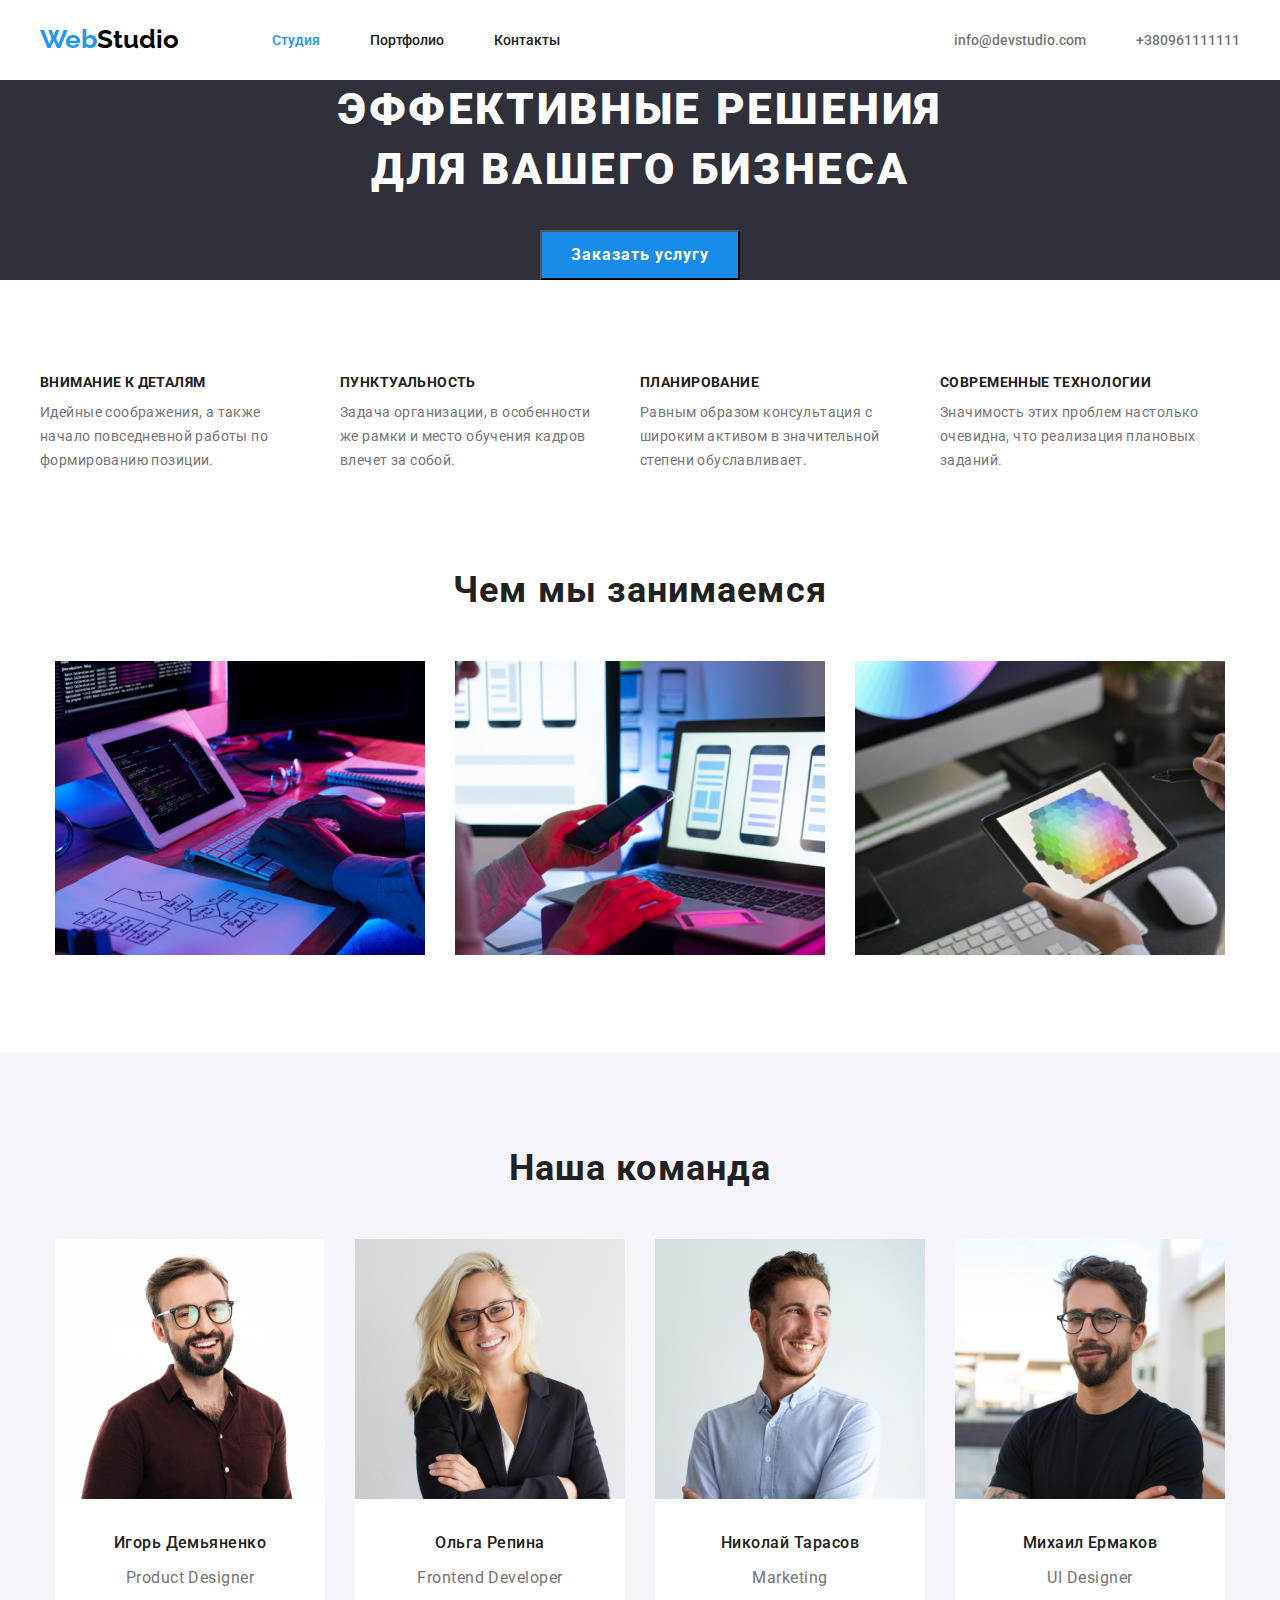
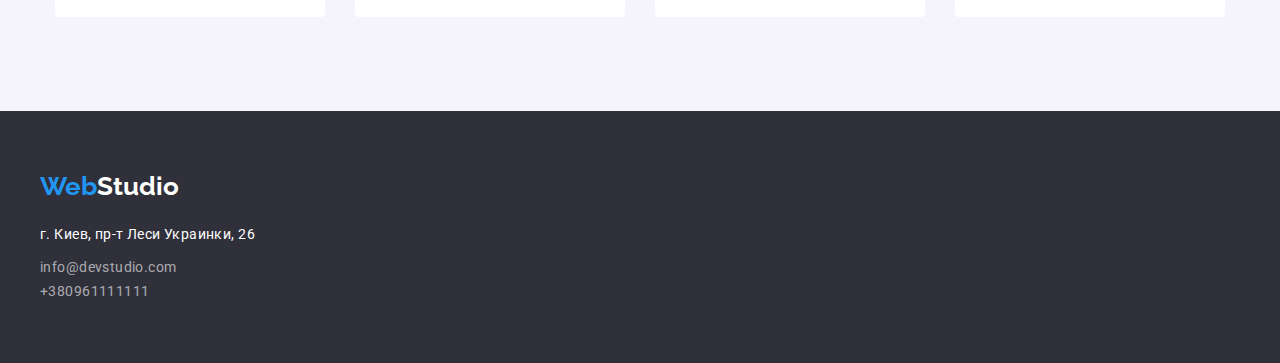
==== index.html @ a410860a "Домашнее задание №3" ====
<!DOCTYPE html>
<html lang="ru">
<head>
    <meta charset="UTF-8">
    <meta http-equiv="X-UA-Compatible" content="IE=edge">
    <meta name="viewport" content="width=device-width, initial-scale=1.0">
    <title>Document</title>
    <link rel="preconnect" href="https://fonts.googleapis.com">
<link rel="preconnect" href="https://fonts.gstatic.com" crossorigin>
<link href="https://fonts.googleapis.com/css2?family=Raleway:wght@700&family=Roboto:wght@400;500;700;900&display=swap" rel="stylesheet">
<link rel="stylesheet" href="https://cdnjs.cloudflare.com/ajax/libs/modern-normalize/1.1.0/modern-normalize.min.css">
    <link rel="stylesheet" href="./css/styles.css">
        </head>
<body>
    <!--Header-->

        <header class="page-header">
        <div class="container">
<nav class="container main-nav">
    <a href="/" class="logo" style='text-decoration: none'> 
        <span class="web">Web</span>Studio
    </a>
    <ul class="site-nav list">
        <li class="item"> <a href="" class="link carrent">Студия</a></li>
        <li class="item"> <a href="./portfolio.html" class="link">Портфолио</a></li>
        <li class="item"> <a href="" class="link">Контакты</a></li>
    </ul>
        <ul class="contact-nav list" style='text-decoration: none'> 
        <li class="item"> <a href="mailto:info@devstudio.com" class="link">info@devstudio.com</a></li>
        <li class="item"> <a href="tel:+380961111111" class="link">+380961111111</a></li>
    </ul>
</nav>
</div>
    </header>

    <main> 
        <section class="hero" style="text-align: center">
                <h1 class="hero-title" >Эффективные решения <br> для вашего бизнеса</h1>
                <button type="button" class="button-link">Заказать услугу</button>
        </section>
        
            <section class="priorities-item">
                <div class="container">
                <ul class="priorities-list-title">
                <li class="priorities-box">
                    <h3 class="priorities-list">Внимание к деталям</h3>
                    <p class="priorities">Идейные соображения, а также начало повседневной работы по формированию позиции.</p>
                </li>
                <li class="priorities-box">
                    <h3 class="priorities-list">Пунктуальность</h3>
                    <p class="priorities">Задача организации, в особенности же рамки и место обучения кадров влечет за собой.</p>
                </li>
                <li class="priorities-box">
                    <h3 class="priorities-list">Планирование</h3>
                    <p class="priorities">Равным образом консультация с широким активом в значительной степени обуславливает.</p>
                </li>
                <li class="priorities-box">
                    <h3 class="priorities-list">Современные технологии</h3>
                    <p class="priorities">Значимость этих проблем настолько очевидна, что реализация плановых заданий.</p>
                </li>
            </ul>
        </section>

        <section class="section">
            <div class="container">
            <h2 class="section-works">Чем мы занимаемся</h2>
            <ul class="section-list">
                <li class="work-item">
                    <img src="./images/img.jpg" alt="Отображения работы на двух устройствах" width=370> 
                </li>
                <li class="work-item">
                    <img src="./images/img1.jpg" alt="Удаленный доступ с мобильного телефона" width=370> 
                </li>
                <li class="work-item">
                    <img src="./images/img2.jpg" alt="Удаленный доступ с планшета" width=370> 
                </li>
            </ul>
        </div>
        </section>

        <section  class="section-command">
            <div class="container">
            <h2 class="command" style="text-align: center">Наша команда</h2>
            <ul class="command-list">
                <li class="command-item">
                    <div class="foto"><img src="./images/foto.jpg" alt="Сотрудник1" width=270 height=260></div>
                    <div>
                    <h3 class="section">Игорь Демьяненко</h3>
                    <p class="section-title">Product Designer</p>
                    </div>
                </li>
                <li class="command-item">
                    <div class="foto"><img src="./images/foto1.jpg" alt="Сотрудник2" width=270 height=260></div>
                    <div>
                    <h3 class="section">Ольга Репина</h3>
                    <p class="section-title">Frontend Developer</p>
                </div> 
                </li>
                <li class="command-item">
                    <div class="foto"><img src="./images/foto2.jpg" alt="Сотрудник3" width=270 height=260></div>
                    <div>
                    <h3 class="section">Николай Тарасов</h3>
                    <p class="section-title">Marketing</p>
                </div>
                </li>
                <li class="command-item">
                    <div class="foto"><img src="./images/foto3.jpg" alt="Сотрудник4" width=270 height=260></div>
                    <div>
                    <h3 class="section">Михаил Ермаков</h3>
                    <p class="section-title">UI Designer</p>
                    </div>
                </li>
            </ul>
        </div>
        </section>
    </main>

    <footer class="footer">
        <div class="container">
        <a href="/" class="logo-item" style='text-decoration: none'>
        <span class="web">Web</span>Studio</a>
        <adress class="adress-live">
            <div class="line">
            г. Киев, пр-т Леси Украинки, 26 <br></div>
            <ul class="contact-list">
                <li> <a href="mailto:info@devstudio.com" class="contact">info@devstudio.com</a></li>
                <li> <a href="tel:+380961111111" class="contact">+380961111111</a></li>
            </ul>
        </adress>
    </div>
    </footer>
</body>
</html>
---- css/styles.css ----
:root {
    --primery-color: #757575;
    --title-color: #E5E5E5;
    --title-text-colors: #212121;
    --accent-color: #2196F3;
    --logo-color: #000000;
    --hero-text-color: #FFFFFF;
    --fon-color: #2F303A;
    --fon-color-button: #f5f4fa;
    --fon-knob: #188ce8; 
}

.body {
    background-color: #E5E5E5;
    color: #757575;
}

body {
font-family: 'Roboto', sans-serif;
}

.list {
    padding: 0;
    margin: 0;
    list-style: none;
}
/* цвет основного текста #212121*/
/* цвет вторичного текста #757575*/
/* белый #FFFFFF */
/* акцент #2196F3*/
/* вторичный цвет фона #2F303A*/

.container {
    margin-left: auto;
    margin-right: auto;
    width: 1200px;
}

/* Header */

.main-nav {
    display: flex;
    }

.logo {
    display: flex;
    padding-top: 24px;
    padding-bottom: 25px;
    font-style: normal;
    font-weight: bold;
    font-size: 26px;
    line-height: 31px;
    color: var(--logo-color);
}

.logo {
    font-family: 'Raleway', sans-serif;
      }
    
.logo:hover  {
    color: var(--accent-color);
    }

    .page-header {
    background-color: var(--hero-text-color);
    }

    .web {
        color: var(--accent-color);
      }

    /* site-nav */

.site-nav .link {
display: block;
padding-top: 32px;
padding-bottom: 32px;
font-style: normal;
font-weight: 500;
font-size: 14px;
line-height: 16px;
color: var(--title-text-colors);
}

.contact-nav .link {
font-style: normal;
font-weight: 500;
font-size: 14px;
line-height: 16px;
    color: var(--primery-color);
    }

.site-nav .link:hover,  
.site-nav .link:focus {
    color: var(--accent-color);
 }

 .site-nav .link.carrent {
    color: var(--accent-color);
     }

.site-nav {
    display: flex;
    margin-top: 0;
    margin-left: 93px;
    }

.site-nav .item {
    margin-right: 50px;
    }

.site-nav .item:not(:last-child) {
    margin-right: 50px;
}

.site-nav .link.carrent {
    color: var(--accent-color);
 }


 /* Contact */

 .contact-nav {
padding-top: 32px;
padding-bottom: 32px;
font-style: normal;
font-weight: 500;
font-size: 14px;
line-height: 16px;
 }

.contact-nav .link:hover,
.contact-nav .link:focus {
    color: var(--accent-color);
}

.link {
    text-decoration: none
}

.contact-nav .item + .item {
    margin-left: 50px;
}

.contact-nav {
    display: flex;
    margin-top: 0; 
    margin-left: auto;
    align-self: flex-end;
}

 /* Hero */

.element-style {
text-align: center;
}

.hero-title {
    margin-top: 0;
    margin-bottom: 30px;
    font-style: normal;
    font-weight: 900;
    font-size: 44px;
    line-height: 1.36;
    letter-spacing: 0.06em;
    text-transform: uppercase;
    color: var(--hero-text-color);
}

.hero {
    background-color: var(--fon-color);
    margin-bottom: 94px;
     }
 
/* Button */

.button-link {
    font-style: normal;
    font-weight: bold;
    font-size: 16px;
    line-height: 30px;
    letter-spacing: 0.06em;
    width: 200px;
    height: 50px;
    left: 700px;
    top: 430px;
    cursor: pointer;
}
.button-link {
    background-color: var(--fon-knob);
    color: var(--hero-text-color);
     }
.button-link:hover,
.button-link:focus {
 background-color: var(--accent-color);
 color: var(--hero-text-color);
    }

    /* Container */
    
/* Section priorities*/

.priorities-list {
    list-style: none;
}

.priorities-list {
margin-bottom: 10px;
margin-top: 0;
font-style: normal;
font-weight: bold;
font-size: 14px;
line-height: 16px;
letter-spacing: 0.03em;
text-transform: uppercase;
color: var(--title-text-colors);
}

.priorities {
margin-top: 0;
margin-bottom: 0;
font-style: normal;
font-weight: normal;
font-size: 14px;
line-height: 24px;
letter-spacing: 0.03em;
color: var(--primery-color);
}

.priorities-list .item {
    background-color: var(--title-color);
    }

.priorities-list-title {
    list-style: none;
    text-transform: none;
}  

.priorities-list-title {
    margin-top: 0;
    margin-bottom: 0;
    padding-left: 0;
    display: flex;
     }

.priorities-box {
    width: 270px;
    height: 101px;
    }

.priorities-box:not(:last-child) {
    margin-right: 30px;
}

/* Works */

.section-works {
padding-top: 94px;
margin-bottom: 50px;
margin-top: 0;
font-style: normal;
font-weight: bold;
font-size: 36px;
line-height: 42px;
text-align: center;
letter-spacing: 0.03em;
color: var(--title-text-colors);
}

.section-list {
    margin-top: 0;
    margin-bottom: 0;
    padding-left: 15px;
    padding-right: 15px;
    display: flex;
    list-style: none;
    padding-bottom: 94px;
    }   

.work-item:not(:last-child) {
margin-right: 30px;
}

/* Command */

.command { 
padding-top: 94px;
margin-top: 0;
margin-bottom: 50px;
font-style: normal;
font-weight: bold;
font-size: 36px;
line-height: 42px;
letter-spacing: 0.03em;
color: var(--title-text-colors);
    }

.command-item {
    border-radius: 0px 0px 4px 4px;
    background-color: var(--hero-text-color);
}

.command-item:not(:last-child) {
margin-right: 30px;
}

.foto {
    margin-bottom: 30px;
    }

.section {
margin-top: 0;
text-align: center;
font-style: normal;
font-weight: 500;
font-size: 16px;
line-height: 19px;
letter-spacing: 0.03em;
 color: var(--title-text-colors);
    }

.section-title {
font-style: normal;
font-weight: normal;
margin-top: 0;
text-align: center;
margin-bottom: 30px;
font-size: 16px;
line-height: 19px;
letter-spacing: 0.03em;
color: var(--primery-color);
}    

.section-command {
    background-color: var(--fon-color-button);
}

.command-list {
    margin-bottom: 0;
    margin-top: 0;
    padding-left: 15px;
    padding-right: 15px;
    display: flex;
    list-style: none;
    padding-bottom: 94px;
    
     }

/* Footer */

.logo-item {
    display: inline-block;
    margin-bottom: 20px;
    padding-top: 60px;
    font-style: normal;
    font-weight: bold;
    font-size: 26px;
    line-height: 31px;
  color: var(--hero-text-color);
  }

  .logo-item {
    font-family: 'Raleway', sans-serif;
      }
  
    .web {
        color: var(--accent-color);
      }

         /* Adress */

    .line {
    margin-bottom: 9px;
    font-style: normal;
    font-weight: normal;
    font-size: 14px;
    line-height: 24px;
    letter-spacing: 0.03em;
    color: var(--hero-text-color);
      }

    .contact {
    font-style: normal;
    font-weight: normal;
    font-size: 14px;
    line-height: 24px;
    letter-spacing: 0.03em;
    color: rgba(255, 255, 255, 0.6);
     }

     .footer {
         background-color: var(--fon-color);
             }
    .contact {
        text-decoration: none;
            }

    .contact-list {
        list-style-type: none;
    }

    .contact-list {
        display: inline-block;
        margin-top: 0;
        margin-bottom: 60px;
        padding-left: 0;
       }
    
     /* Portfolio */
 
    /* Filter-Button */

.filter-button {
   display: inline-block;
   border-radius: 4px;
   padding: 6px 22px;
   text-align: center;
   margin-right: 8px;
   }

.filter {
    display: flex;
    justify-content: center;
    padding-top: 100px;
    padding-bottom: 50px;
    margin-left: 0;
    margin-top: 0;
    margin-bottom: 0;
    }

.filter {
    list-style: none;
}

.filter .current {
    color: var(--hero-text-color);
    background-color: var(--accent-color);
    border: 1px solid var(--accent-color);
     }   

.filter-button-list {
    color: var(--title-text-colors);
    font-style: normal;
    font-weight: 500;
    font-size: 14px;
    line-height: 16px;
    letter-spacing: 0.02em;
     }

.filter-button {
    background-color: var(--fon-color-button);
    border: 1px solid var(--accent-color);
}

 .filter .filter-button:hover,
.filter .filter-button :focus {
    background-color: var(--accent-color);
    color: var(--hero-text-color);
    }

.content-list {
    list-style: none;
    } 
    
    /* Work */

.heading {
font-style: normal;
font-weight: bold;
font-size: 18px;
line-height: 36px;
letter-spacing: 0.06em;
color: var(--title-text-colors);
}

.coment {
font-style: normal;
font-weight: normal;
font-size: 16px;
line-height: 30px;
letter-spacing: 0.03em;
color: var(--primery-color);
}

/* Flex-container */

.content {
    width: 1200px;
    display: flex;
    flex-wrap: wrap;
    padding-left: 0;
    padding-right: 0;
    margin-top: 0;
    margin-left: auto;
    margin-right: auto;
    }

.portfolio {
    padding-bottom: 94px;
}

.content-list {
    display: flex;
    flex-wrap: wrap;
    }

.cards {
    width: 370px;
    margin-right: 30px;
    margin-bottom: 30px;
}

.flex-element:nth-child(3n) {
    margin-right: 0;
}

.flex-element:nth-last-child(-n + 3) {
    margin-bottom: 0;
}
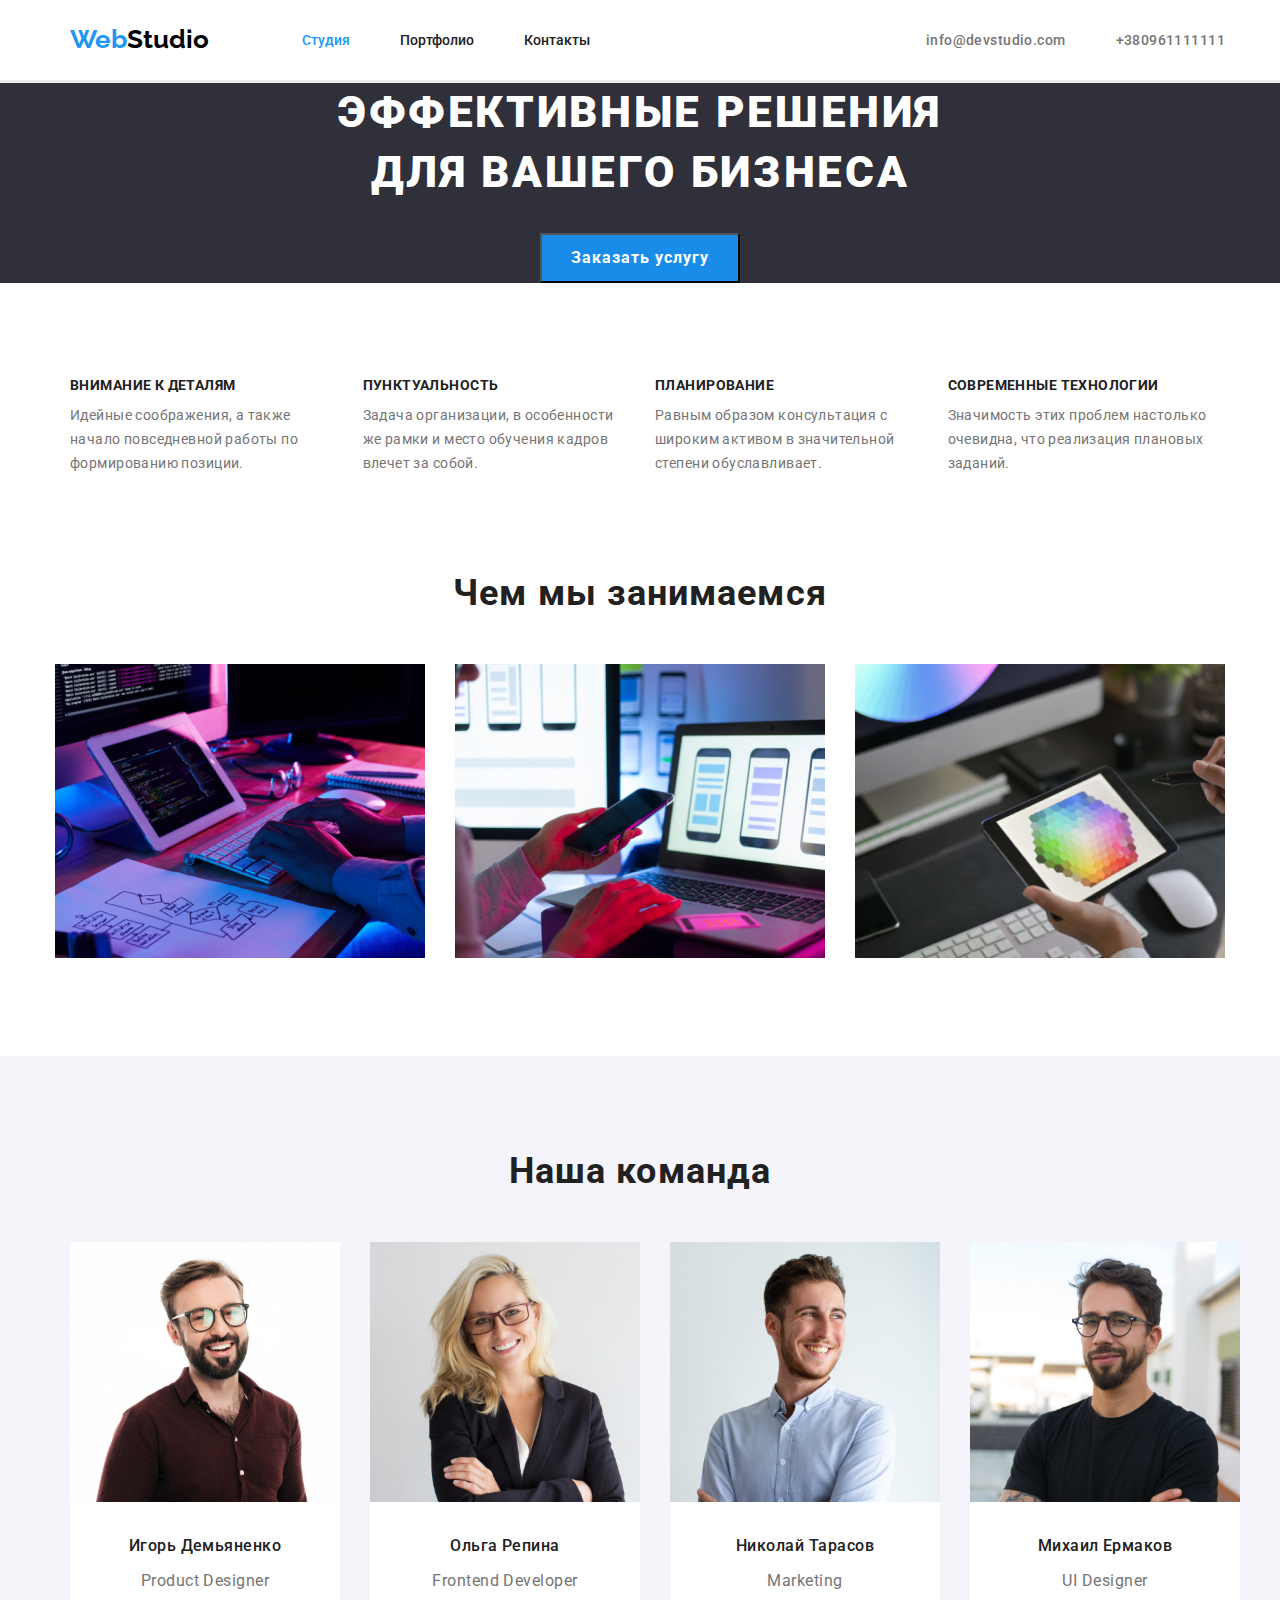
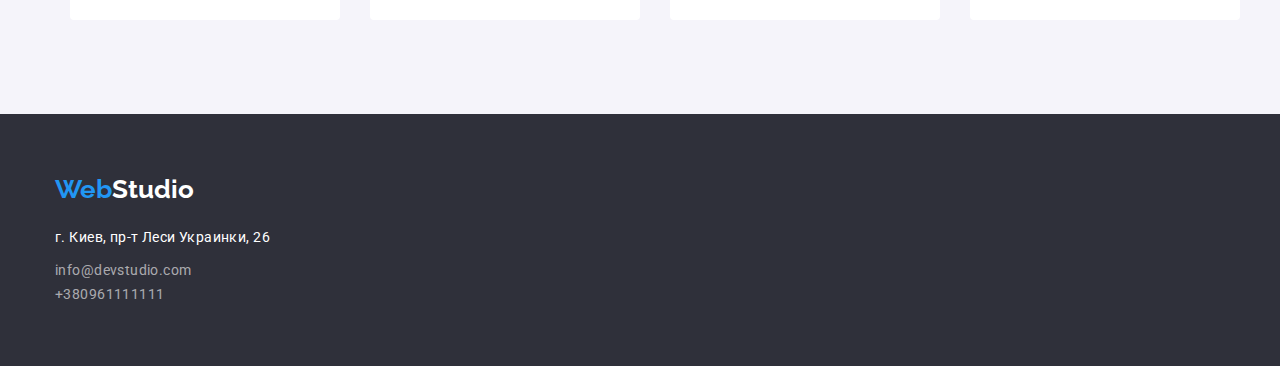
==== commit e0663095: "Исправления ошибок ДЗ №3" ====
--- a/index.html
+++ b/index.html
@@ -25,18 +25,22 @@
         <li class="item"> <a href="./portfolio.html" class="link">Портфолио</a></li>
         <li class="item"> <a href="" class="link">Контакты</a></li>
     </ul>
+</nav>
+    <div class="contact">
         <ul class="contact-nav list" style='text-decoration: none'> 
         <li class="item"> <a href="mailto:info@devstudio.com" class="link">info@devstudio.com</a></li>
         <li class="item"> <a href="tel:+380961111111" class="link">+380961111111</a></li>
-    </ul>
-</nav>
+        </ul>
+    </div>
 </div>
     </header>
 
     <main> 
         <section class="hero" style="text-align: center">
+            <div class="container">
                 <h1 class="hero-title" >Эффективные решения <br> для вашего бизнеса</h1>
                 <button type="button" class="button-link">Заказать услугу</button>
+            </div>
         </section>
         
             <section class="priorities-item">
--- a/css/styles.css
+++ b/css/styles.css
@@ -34,11 +34,21 @@
     margin-left: auto;
     margin-right: auto;
     width: 1200px;
+    padding-left: 15px;
+    padding-right: 15px;
 }
 
 /* Header */
 
-.main-nav {
+.page-header .container {
+    display: flex;
+}
+
+.page-header {
+    border-bottom: solid #ECECEC;
+    }
+
+.container .main-nav {
     display: flex;
     }
 
@@ -72,7 +82,7 @@
     /* site-nav */
 
 .site-nav .link {
-display: block;
+display: flex;
 padding-top: 32px;
 padding-bottom: 32px;
 font-style: normal;
@@ -83,11 +93,12 @@
 }
 
 .contact-nav .link {
+display: flex;
 font-style: normal;
 font-weight: 500;
 font-size: 14px;
 line-height: 16px;
-    color: var(--primery-color);
+color: var(--primery-color);
     }
 
 .site-nav .link:hover,  
@@ -105,6 +116,10 @@
     margin-left: 93px;
     }
 
+.site-nav .item:last-child {
+    margin-right: 0;
+}
+
 .site-nav .item {
     margin-right: 50px;
     }
@@ -120,14 +135,16 @@
 
  /* Contact */
 
- .contact-nav {
-padding-top: 32px;
-padding-bottom: 32px;
+.contact-nav {
+align-items: center;
 font-style: normal;
 font-weight: 500;
 font-size: 14px;
 line-height: 16px;
- }
+display: flex;
+margin-top: 0; 
+margin-left: auto;
+}
 
 .contact-nav .link:hover,
 .contact-nav .link:focus {
@@ -140,13 +157,12 @@
 
 .contact-nav .item + .item {
     margin-left: 50px;
-}
-
-.contact-nav {
-    display: flex;
-    margin-top: 0; 
+    }
+
+.contact {
+    display: flex;
     margin-left: auto;
-    align-self: flex-end;
+    align-items: center;
 }
 
  /* Hero */
@@ -169,8 +185,7 @@
 
 .hero {
     background-color: var(--fon-color);
-    margin-bottom: 94px;
-     }
+    }
  
 /* Button */
 
@@ -239,9 +254,15 @@
 .priorities-list-title {
     margin-top: 0;
     margin-bottom: 0;
-    padding-left: 0;
+    padding-left: 15px;
+    padding-right: 15px;
     display: flex;
      }
+
+.priorities-item {
+    padding-top: 94px;
+    padding-bottom: 94px;
+}    
 
 .priorities-box {
     width: 270px;
@@ -255,7 +276,6 @@
 /* Works */
 
 .section-works {
-padding-top: 94px;
 margin-bottom: 50px;
 margin-top: 0;
 font-style: normal;
@@ -270,12 +290,15 @@
 .section-list {
     margin-top: 0;
     margin-bottom: 0;
-    padding-left: 15px;
-    padding-right: 15px;
+    padding-left: 0;
+    padding-right: 0;
     display: flex;
     list-style: none;
     padding-bottom: 94px;
-    }   
+    }
+.work-item {
+    display: block;
+}   
 
 .work-item:not(:last-child) {
 margin-right: 30px;
@@ -283,8 +306,12 @@
 
 /* Command */
 
+.section-command {
+    padding-top: 94px;
+    padding-bottom: 94px;
+}
+
 .command { 
-padding-top: 94px;
 margin-top: 0;
 margin-bottom: 50px;
 font-style: normal;
@@ -342,9 +369,7 @@
     padding-right: 15px;
     display: flex;
     list-style: none;
-    padding-bottom: 94px;
-    
-     }
+    }
 
 /* Footer */
 
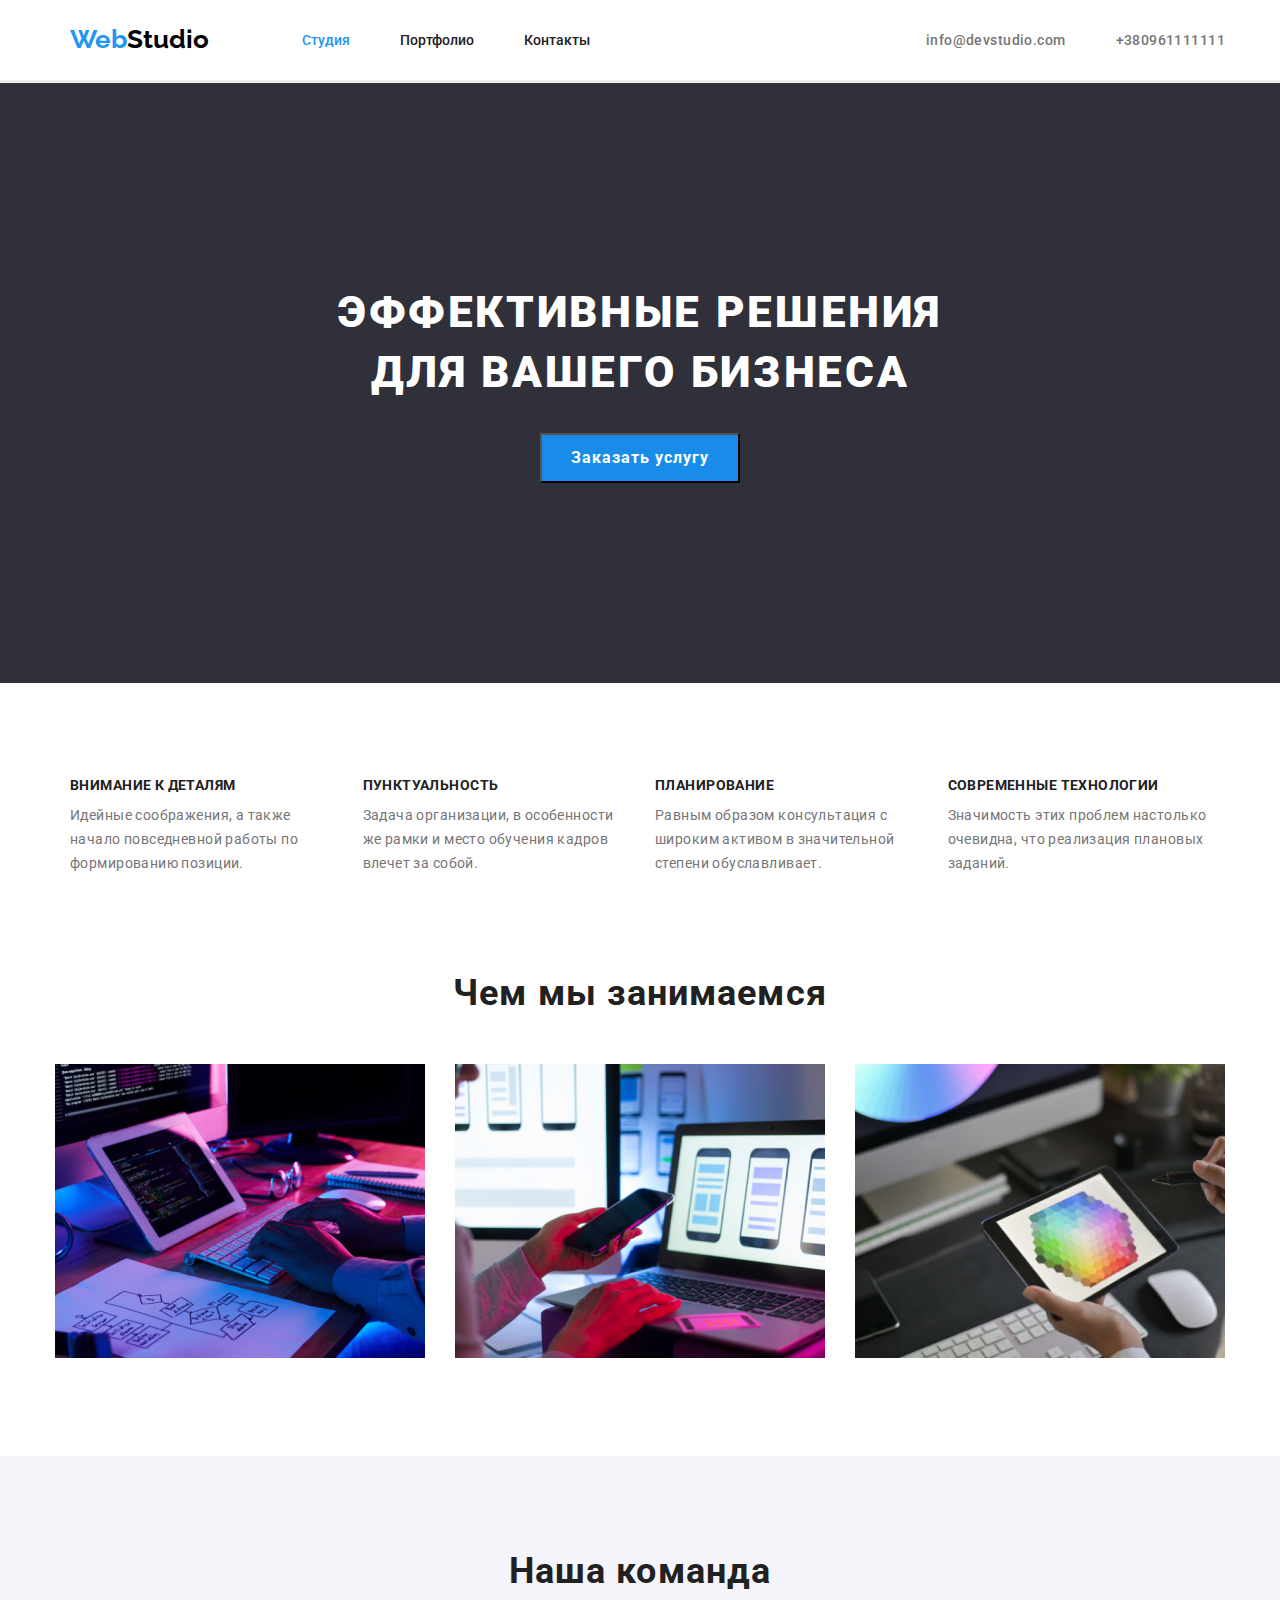
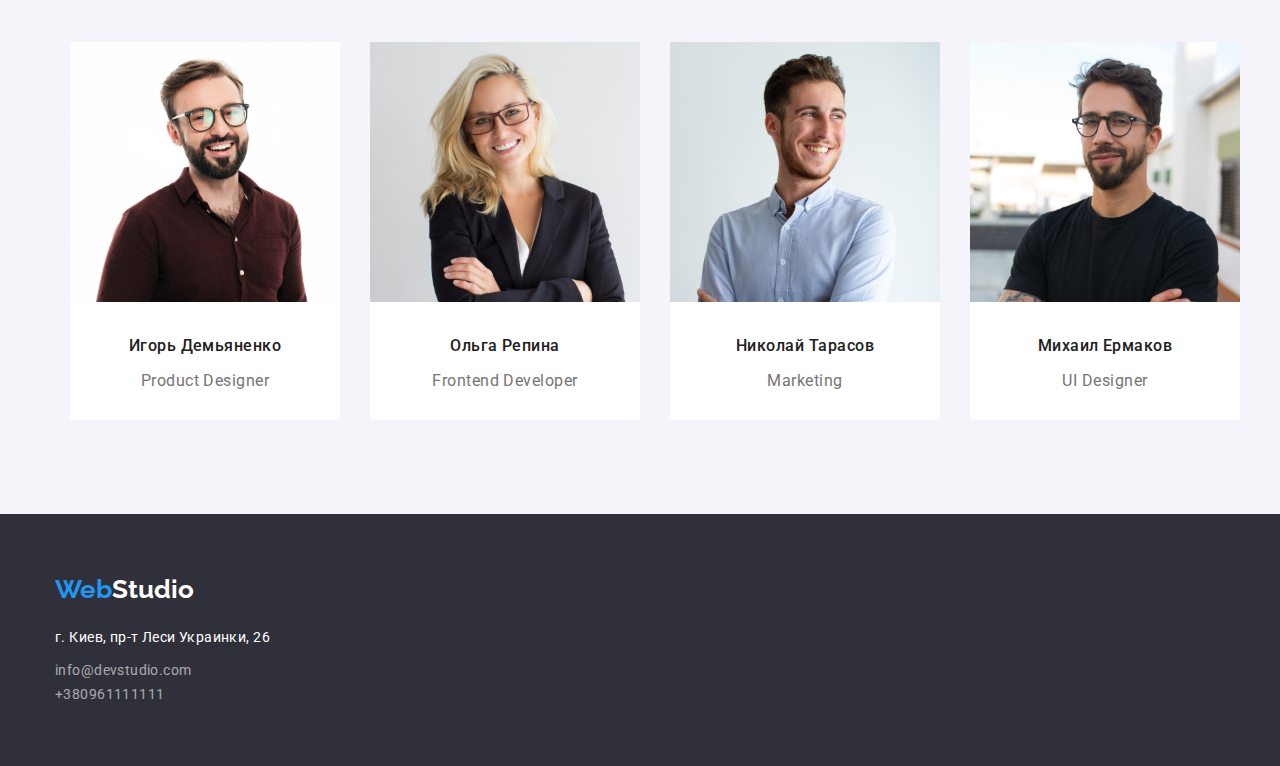
==== commit 56c5e740: "Правка ДЗ №3" ====
--- a/index.html
+++ b/index.html
@@ -65,7 +65,7 @@
             </ul>
         </section>
 
-        <section class="section">
+        <section class="section-work">
             <div class="container">
             <h2 class="section-works">Чем мы занимаемся</h2>
             <ul class="section-list">
--- a/css/styles.css
+++ b/css/styles.css
@@ -167,6 +167,11 @@
 
  /* Hero */
 
+.hero {
+    padding-top: 200px;
+    padding-bottom: 200px;
+}
+
 .element-style {
 text-align: center;
 }
@@ -275,6 +280,10 @@
 
 /* Works */
 
+.section-work {
+    padding-bottom: 94px;
+}
+
 .section-works {
 margin-bottom: 50px;
 margin-top: 0;
@@ -294,7 +303,7 @@
     padding-right: 0;
     display: flex;
     list-style: none;
-    padding-bottom: 94px;
+    
     }
 .work-item {
     display: block;
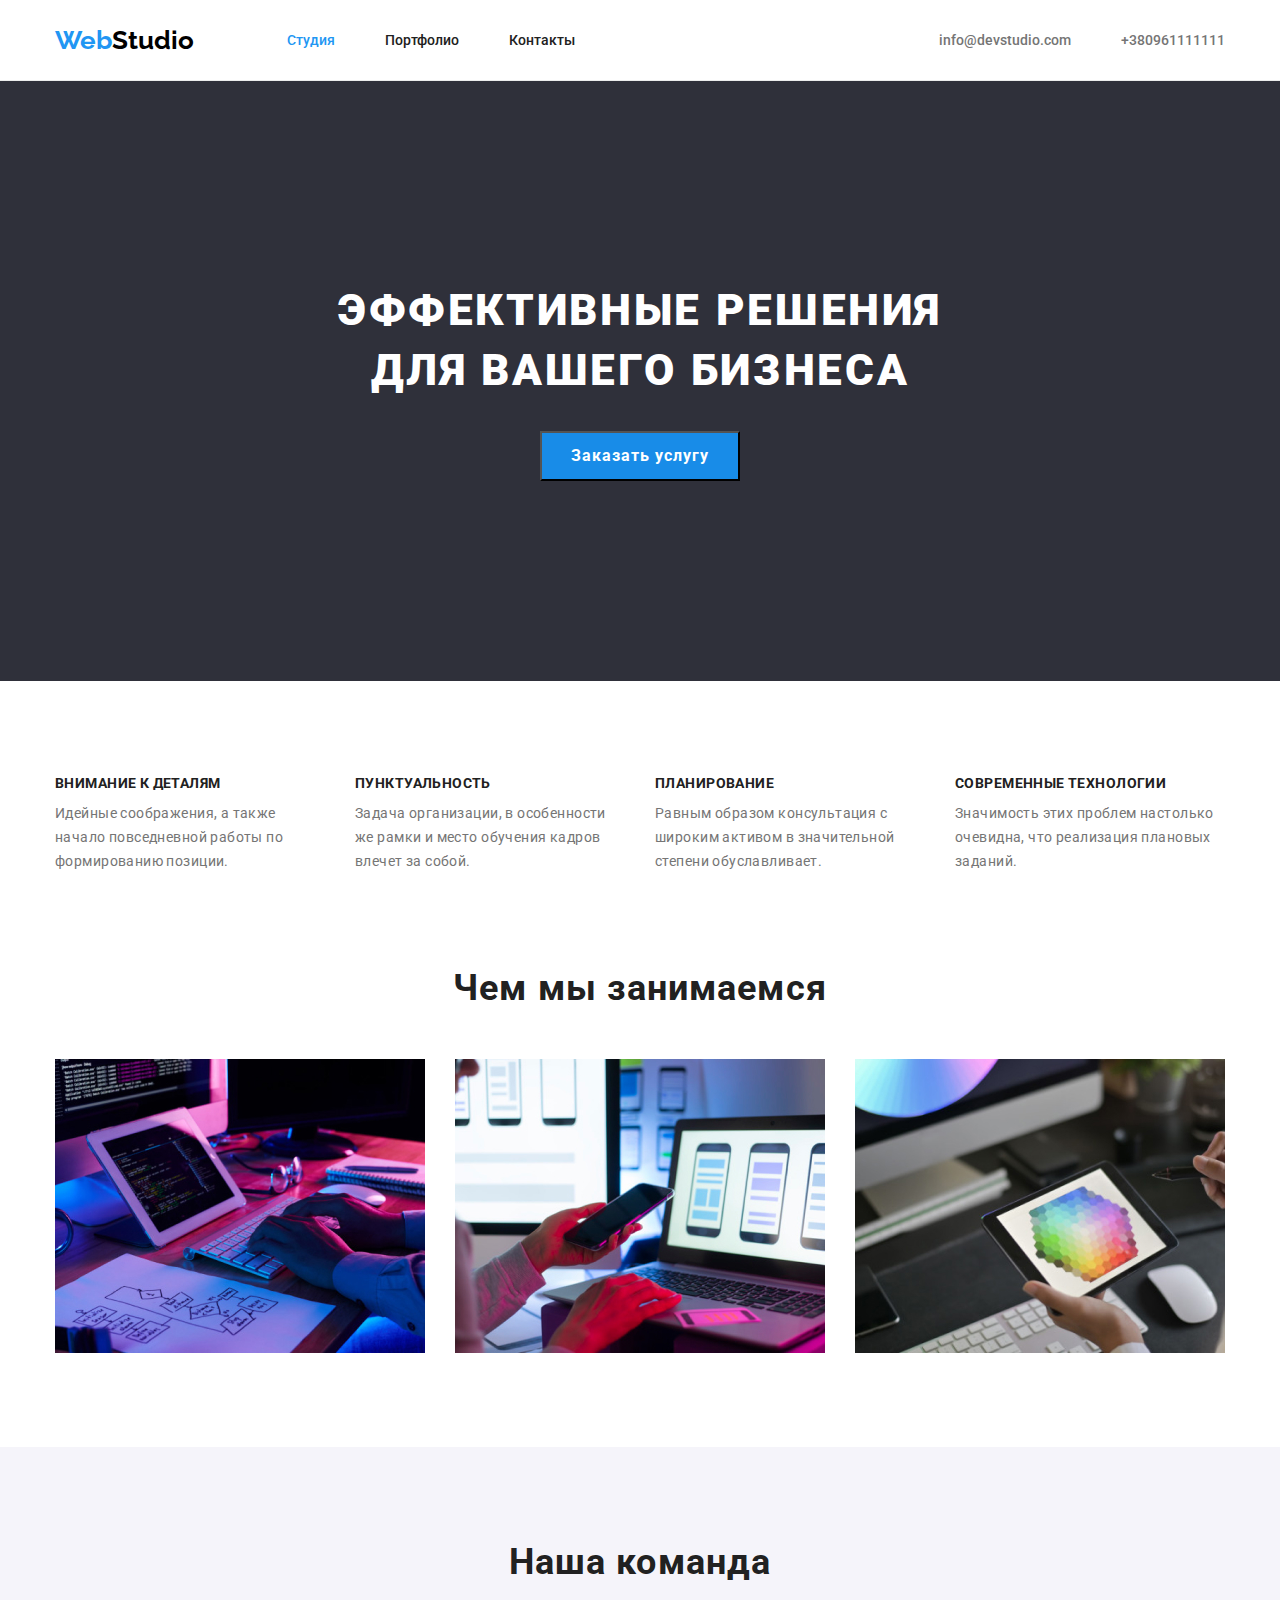
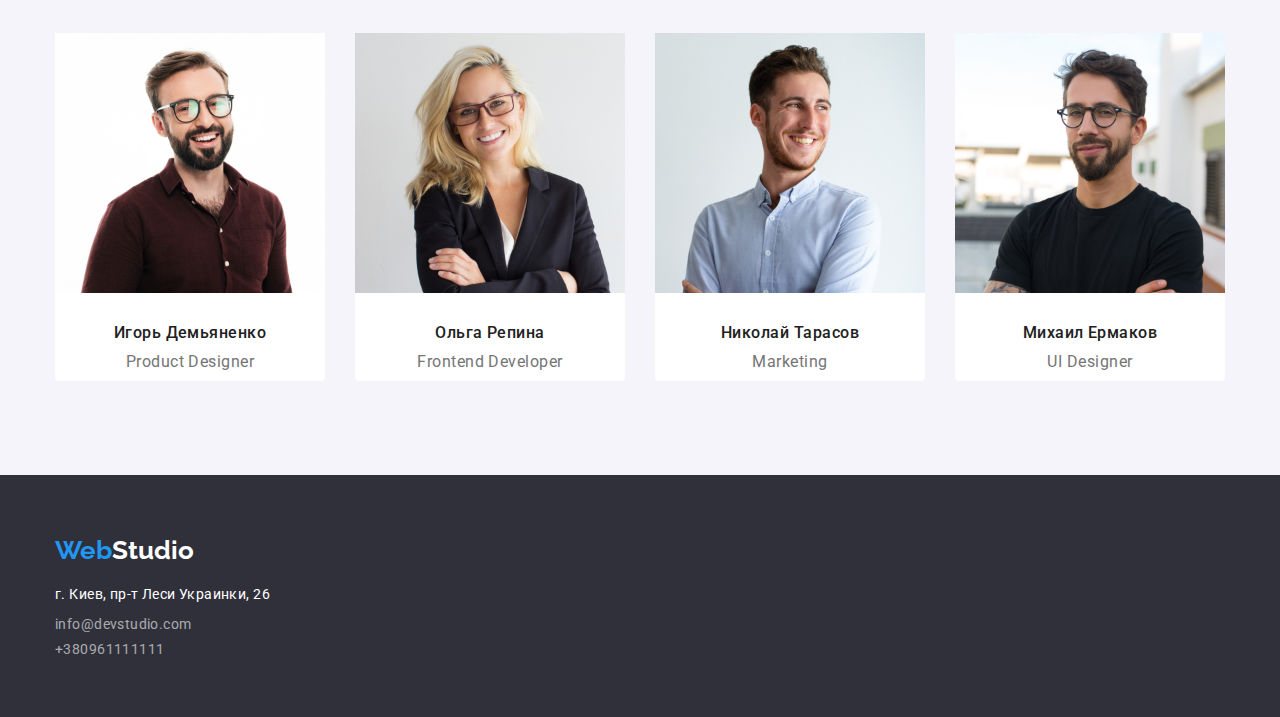
==== commit 9432aabd: "Правки ДЗ №3" ====
--- a/index.html
+++ b/index.html
@@ -16,7 +16,7 @@
 
         <header class="page-header">
         <div class="container">
-<nav class="container main-nav">
+        <nav class="main-nav">
     <a href="/" class="logo" style='text-decoration: none'> 
         <span class="web">Web</span>Studio
     </a>
@@ -26,13 +26,11 @@
         <li class="item"> <a href="" class="link">Контакты</a></li>
     </ul>
 </nav>
-    <div class="contact">
         <ul class="contact-nav list" style='text-decoration: none'> 
         <li class="item"> <a href="mailto:info@devstudio.com" class="link">info@devstudio.com</a></li>
         <li class="item"> <a href="tel:+380961111111" class="link">+380961111111</a></li>
         </ul>
     </div>
-</div>
     </header>
 
     <main> 
@@ -87,31 +85,32 @@
             <h2 class="command" style="text-align: center">Наша команда</h2>
             <ul class="command-list">
                 <li class="command-item">
-                    <div class="foto"><img src="./images/foto.jpg" alt="Сотрудник1" width=270 height=260></div>
-                    <div>
+                    <img src="./images/foto.jpg" alt="Сотрудник1" width=270 height=260>
+                    <div class="staff">
                     <h3 class="section">Игорь Демьяненко</h3>
                     <p class="section-title">Product Designer</p>
                     </div>
                 </li>
                 <li class="command-item">
-                    <div class="foto"><img src="./images/foto1.jpg" alt="Сотрудник2" width=270 height=260></div>
-                    <div>
+                    <img src="./images/foto1.jpg" alt="Сотрудник2" width=270 height=260>
+                    <div class="staff">
                     <h3 class="section">Ольга Репина</h3>
                     <p class="section-title">Frontend Developer</p>
                 </div> 
                 </li>
                 <li class="command-item">
-                    <div class="foto"><img src="./images/foto2.jpg" alt="Сотрудник3" width=270 height=260></div>
-                    <div>
+                    <img src="./images/foto2.jpg" alt="Сотрудник3" width=270 height=260>
+                    <div class="staff">
                     <h3 class="section">Николай Тарасов</h3>
                     <p class="section-title">Marketing</p>
                 </div>
                 </li>
                 <li class="command-item">
-                    <div class="foto"><img src="./images/foto3.jpg" alt="Сотрудник4" width=270 height=260></div>
-                    <div>
+                    <img src="./images/foto3.jpg" alt="Сотрудник4" width=270 height=260>
+                    <div class="staff">
                     <h3 class="section">Михаил Ермаков</h3>
                     <p class="section-title">UI Designer</p>
+                    </div>
                     </div>
                 </li>
             </ul>
@@ -123,14 +122,13 @@
         <div class="container">
         <a href="/" class="logo-item" style='text-decoration: none'>
         <span class="web">Web</span>Studio</a>
-        <adress class="adress-live">
-            <div class="line">
-            г. Киев, пр-т Леси Украинки, 26 <br></div>
+        <address class="adress-live">
+            <p class="town-street">г. Киев, пр-т Леси Украинки, 26 <br></p>
             <ul class="contact-list">
-                <li> <a href="mailto:info@devstudio.com" class="contact">info@devstudio.com</a></li>
-                <li> <a href="tel:+380961111111" class="contact">+380961111111</a></li>
+                <li class="mail"> <a href="mailto:info@devstudio.com" class="contact">info@devstudio.com</a></li>
+                <li class="tefephone"> <a href="tel:+380961111111" class="contact">+380961111111</a></li>
             </ul>
-        </adress>
+        </address>
     </div>
     </footer>
 </body>
--- a/css/styles.css
+++ b/css/styles.css
@@ -38,6 +38,15 @@
     padding-right: 15px;
 }
 
+ul {
+    padding-left: 0;
+    list-style: none;
+}
+
+img {
+    display: block;
+}
+
 /* Header */
 
 .page-header .container {
@@ -45,17 +54,16 @@
 }
 
 .page-header {
-    border-bottom: solid #ECECEC;
+    border-bottom: 1px solid #ECECEC;
     }
 
 .container .main-nav {
     display: flex;
+    align-items: center;
     }
 
 .logo {
     display: flex;
-    padding-top: 24px;
-    padding-bottom: 25px;
     font-style: normal;
     font-weight: bold;
     font-size: 26px;
@@ -82,7 +90,7 @@
     /* site-nav */
 
 .site-nav .link {
-display: flex;
+display: block;
 padding-top: 32px;
 padding-bottom: 32px;
 font-style: normal;
@@ -93,7 +101,7 @@
 }
 
 .contact-nav .link {
-display: flex;
+display: block;
 font-style: normal;
 font-weight: 500;
 font-size: 14px;
@@ -212,8 +220,8 @@
      }
 .button-link:hover,
 .button-link:focus {
- background-color: var(--accent-color);
- color: var(--hero-text-color);
+    background-color: var(--accent-color);
+    color: var(--hero-text-color);
     }
 
     /* Container */
@@ -221,10 +229,6 @@
 /* Section priorities*/
 
 .priorities-list {
-    list-style: none;
-}
-
-.priorities-list {
 margin-bottom: 10px;
 margin-top: 0;
 font-style: normal;
@@ -252,15 +256,12 @@
     }
 
 .priorities-list-title {
-    list-style: none;
     text-transform: none;
 }  
 
 .priorities-list-title {
     margin-top: 0;
     margin-bottom: 0;
-    padding-left: 15px;
-    padding-right: 15px;
     display: flex;
      }
 
@@ -271,7 +272,6 @@
 
 .priorities-box {
     width: 270px;
-    height: 101px;
     }
 
 .priorities-box:not(:last-child) {
@@ -299,14 +299,11 @@
 .section-list {
     margin-top: 0;
     margin-bottom: 0;
-    padding-left: 0;
     padding-right: 0;
     display: flex;
-    list-style: none;
-    
     }
 .work-item {
-    display: block;
+    width: 370px;
 }   
 
 .work-item:not(:last-child) {
@@ -314,6 +311,10 @@
 }
 
 /* Command */
+
+img {
+    width: 270;
+}
 
 .section-command {
     padding-top: 94px;
@@ -340,11 +341,8 @@
 margin-right: 30px;
 }
 
-.foto {
-    margin-bottom: 30px;
-    }
-
 .section {
+margin-bottom: 10px;
 margin-top: 0;
 text-align: center;
 font-style: normal;
@@ -360,7 +358,7 @@
 font-weight: normal;
 margin-top: 0;
 text-align: center;
-margin-bottom: 30px;
+margin-bottom: 0;
 font-size: 16px;
 line-height: 19px;
 letter-spacing: 0.03em;
@@ -374,18 +372,25 @@
 .command-list {
     margin-bottom: 0;
     margin-top: 0;
-    padding-left: 15px;
-    padding-right: 15px;
-    display: flex;
-    list-style: none;
-    }
+    padding-left: 0;
+    display: flex;
+    }
+
+.staff {
+    margin-top: 30px;
+    margin-bottom: 10px;
+}
 
 /* Footer */
+
+.footer {
+    padding-top: 60px;
+    padding-bottom: 60px;
+}
 
 .logo-item {
     display: inline-block;
     margin-bottom: 20px;
-    padding-top: 60px;
     font-style: normal;
     font-weight: bold;
     font-size: 26px;
@@ -403,12 +408,10 @@
 
          /* Adress */
 
-    .line {
-    margin-bottom: 9px;
+    .adress-live {
     font-style: normal;
     font-weight: normal;
     font-size: 14px;
-    line-height: 24px;
     letter-spacing: 0.03em;
     color: var(--hero-text-color);
       }
@@ -417,7 +420,6 @@
     font-style: normal;
     font-weight: normal;
     font-size: 14px;
-    line-height: 24px;
     letter-spacing: 0.03em;
     color: rgba(255, 255, 255, 0.6);
      }
@@ -429,42 +431,46 @@
         text-decoration: none;
             }
 
-    .contact-list {
-        list-style-type: none;
-    }
-
-    .contact-list {
-        display: inline-block;
-        margin-top: 0;
-        margin-bottom: 60px;
+        .contact-list {
+        margin-bottom: 0;
         padding-left: 0;
        }
+
+    .mail {
+        margin-bottom: 9px;
+       } 
+
+    .town-street {
+        margin-top: 0;
+        margin-bottom: 0;
+    }
     
      /* Portfolio */
  
     /* Filter-Button */
+
+.portfolio {
+    padding-top: 94px;
+}
 
 .filter-button {
    display: inline-block;
    border-radius: 4px;
    padding: 6px 22px;
    text-align: center;
-   margin-right: 8px;
    }
 
+   .knob:not(:last-child) {
+    margin-right: 8px;
+    }
+
 .filter {
     display: flex;
     justify-content: center;
-    padding-top: 100px;
-    padding-bottom: 50px;
-    margin-left: 0;
-    margin-top: 0;
-    margin-bottom: 0;
-    }
-
-.filter {
-    list-style: none;
-}
+    margin-bottom: 50px;
+    padding-left: 0;
+    margin-top: 0;
+    }
 
 .filter .current {
     color: var(--hero-text-color);
@@ -492,13 +498,10 @@
     color: var(--hero-text-color);
     }
 
-.content-list {
-    list-style: none;
-    } 
-    
     /* Work */
 
 .heading {
+margin-bottom: 4px;
 font-style: normal;
 font-weight: bold;
 font-size: 18px;
@@ -508,6 +511,8 @@
 }
 
 .coment {
+margin-top: 0;
+margin-bottom: 0;
 font-style: normal;
 font-weight: normal;
 font-size: 16px;
@@ -519,12 +524,13 @@
 /* Flex-container */
 
 .content {
-    width: 1200px;
+    width: 1170px;
     display: flex;
     flex-wrap: wrap;
     padding-left: 0;
     padding-right: 0;
     margin-top: 0;
+    margin-bottom: 0;
     margin-left: auto;
     margin-right: auto;
     }
@@ -534,23 +540,32 @@
 }
 
 .content-list {
-    display: flex;
-    flex-wrap: wrap;
-    }
-
-.cards {
-    width: 370px;
     margin-right: 30px;
     margin-bottom: 30px;
-}
-
-.flex-element:nth-child(3n) {
+    width: 370px;
+    }
+    
+.content-list:nth-child(3n) {
     margin-right: 0;
 }
 
-.flex-element:nth-last-child(-n + 3) {
+.content-list:nth-last-child(-n + 3) {
     margin-bottom: 0;
 }
 
-
-
+.cards {
+    padding-top: 20px;
+    padding-right: 24px;
+    padding-bottom: 20px;
+    padding-left: 24px;
+    border-right: 1px solid #EEEEEE;
+    border-bottom: 1px solid #EEEEEE;
+    border-left: 1px solid #EEEEEE;
+}
+
+
+
+
+
+
+
